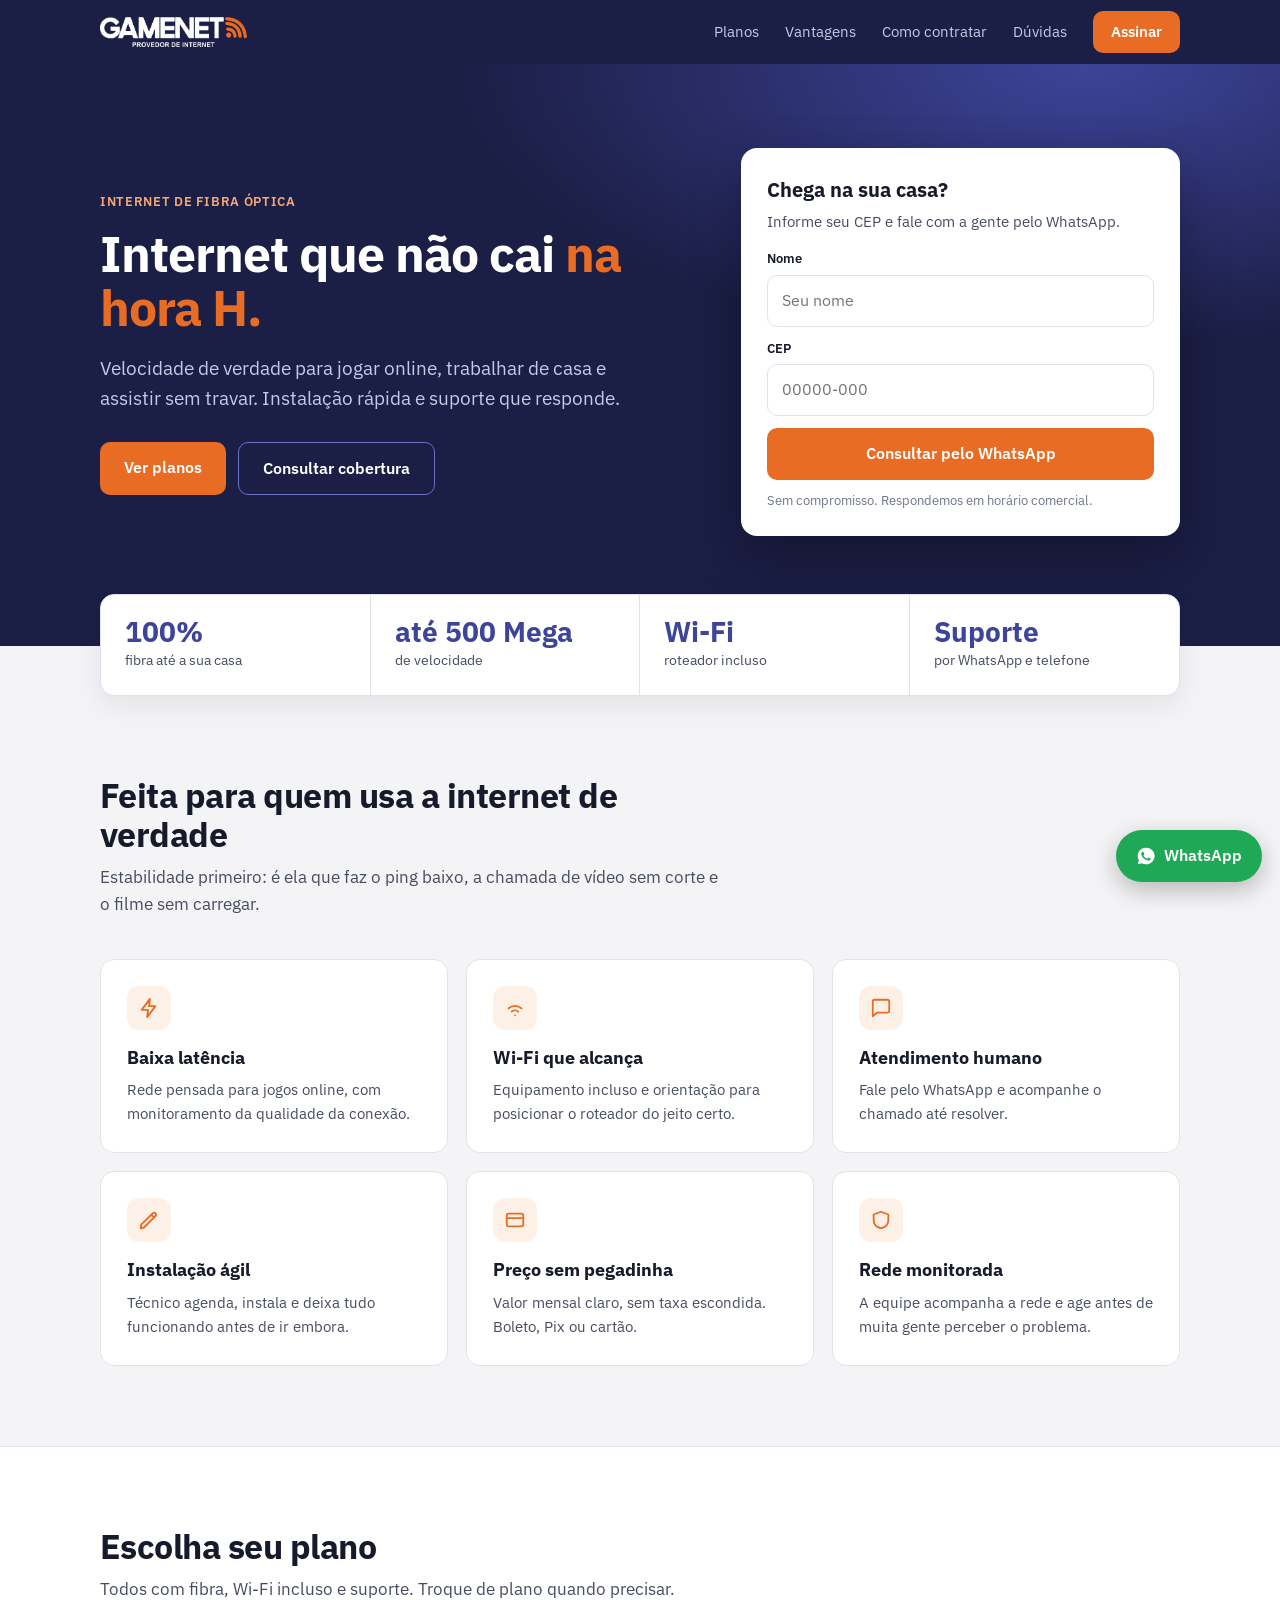
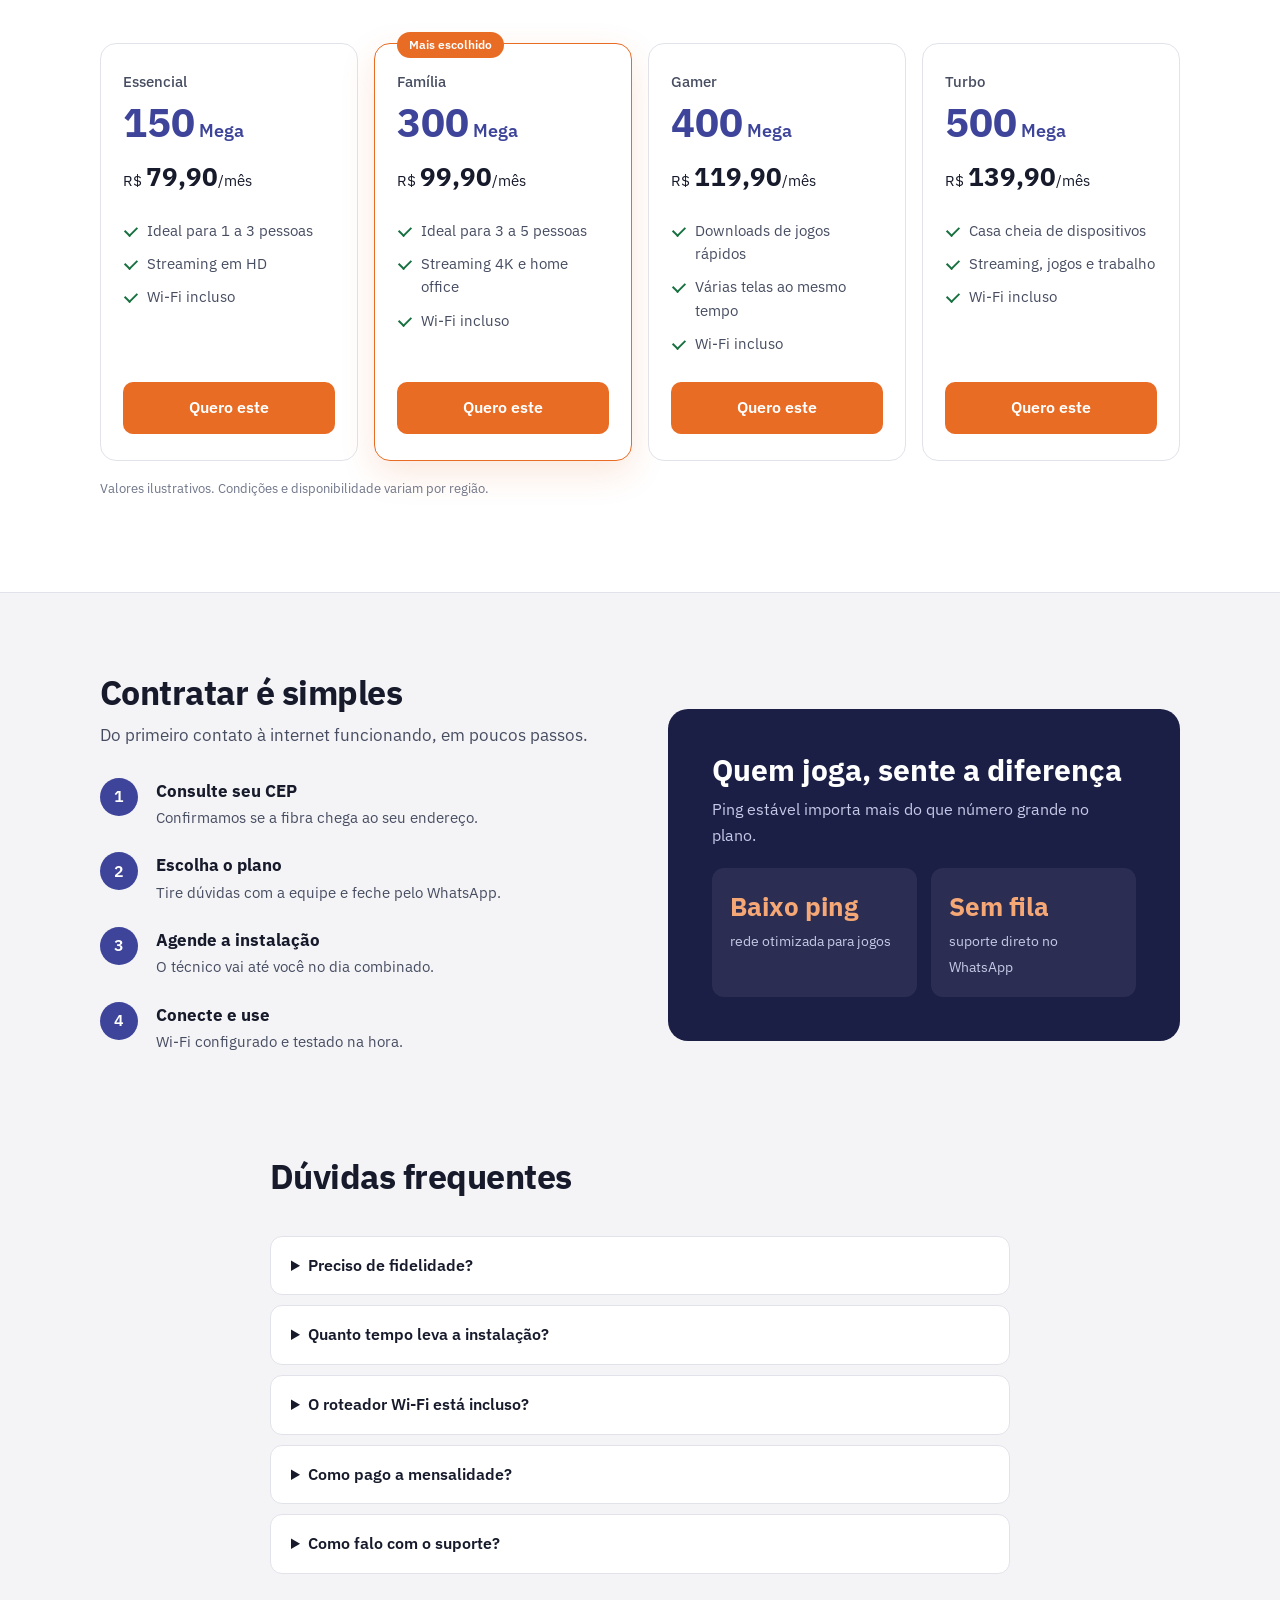
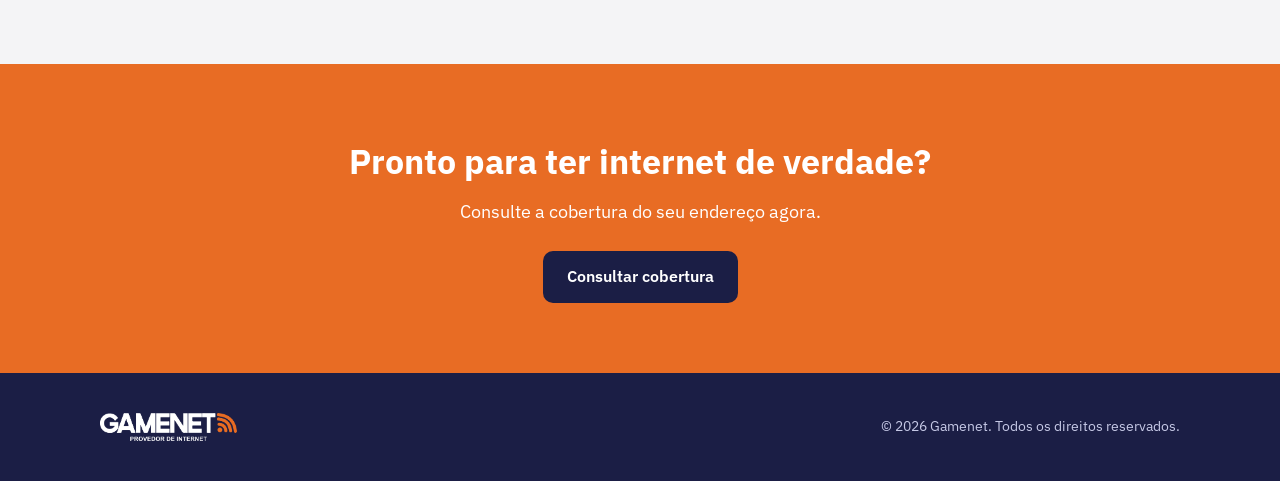
==== landing/index.html @ 0c806ed2 "Adiciona landing page comercial da Gamenet Co-Authored-By: Claude Sonnet 5.5 <noreply@anthropic.com>" ====
<!doctype html>
<html lang="pt-BR">
<head>
<meta charset="utf-8">
<meta name="viewport" content="width=device-width, initial-scale=1">
<meta name="robots" content="noindex, nofollow">
<title>Gamenet · Internet de fibra</title>
<meta name="description" content="Internet de fibra estável para jogar, trabalhar e assistir sem travar. Consulte a cobertura e assine pelo WhatsApp.">
<link rel="icon" href="../assets/icone.png">
<link rel="preconnect" href="https://fonts.googleapis.com">
<link rel="preconnect" href="https://fonts.gstatic.com" crossorigin>
<link rel="stylesheet" href="https://fonts.googleapis.com/css2?family=IBM+Plex+Sans:wght@400;500;600;700&display=swap">
<style>
*{box-sizing:border-box}
html{scroll-behavior:smooth}
body{margin:0;font-family:"IBM Plex Sans",system-ui,-apple-system,"Segoe UI",sans-serif;background:#f4f4f6;color:#161a2b;line-height:1.6;font-size:16px}
:root{--nav:#1b1e45;--marca:#3d4499;--laranja:#e86c24;--laranja2:#c9561a;--linha:#e2e3ea;--tinta2:#474d61;--papel:#fff}
img{max-width:100%}
a{color:inherit}
.in{max-width:1120px;margin:0 auto;padding:0 20px}
header{position:sticky;top:0;z-index:10;background:var(--nav)}
header .in{display:flex;align-items:center;justify-content:space-between;height:64px}
header img{height:30px;display:block}
header nav{display:flex;gap:26px;align-items:center}
header nav a{color:#c6c9e6;text-decoration:none;font-size:15px}
header nav a:hover{color:#fff}
.btn{display:inline-block;background:var(--laranja);color:#fff!important;text-decoration:none;font-weight:600;padding:13px 24px;border-radius:10px;border:0;font:inherit;font-weight:600;cursor:pointer;transition:background .15s}
.btn:hover{background:var(--laranja2)}
.btn.sm{padding:9px 18px;font-size:14.5px}
.btn.ghost{background:transparent;border:1.5px solid #6a70c4;color:#fff!important}
.btn.ghost:hover{background:rgba(255,255,255,.08)}
.hero{background:radial-gradient(900px 400px at 85% 0,#3d4499 0,transparent 70%),var(--nav);color:#fff;padding:84px 0 110px}
.hero .in{display:grid;grid-template-columns:1.15fr .85fr;gap:48px;align-items:center}
.tag{display:inline-block;font-size:13px;letter-spacing:.05em;text-transform:uppercase;color:#f5a776;font-weight:600;margin-bottom:14px}
h1{font-size:50px;line-height:1.08;margin:0 0 18px;letter-spacing:-.02em;font-weight:700}
h1 em{font-style:normal;color:var(--laranja)}
.hero p{color:#c6c9e6;font-size:19px;max-width:520px;margin:0 0 28px}
.cta{display:flex;gap:12px;flex-wrap:wrap}
.cov{background:#fff;color:#161a2b;border-radius:16px;padding:26px;box-shadow:0 20px 50px rgba(0,0,0,.28)}
.cov h2{font-size:20px;margin:0 0 4px}
.cov p{color:var(--tinta2);font-size:14.5px;margin:0 0 16px}
.cov label{font-size:13px;font-weight:600;display:block;margin:0 0 5px}
.cov input{width:100%;font:inherit;padding:12px 14px;border:1.5px solid var(--linha);border-radius:10px;margin-bottom:12px;background:#fff;color:#161a2b}
.cov input:focus{outline:2px solid var(--marca);border-color:transparent}
.cov .btn{width:100%}
.cov small{display:block;margin-top:10px;color:#6f7689;font-size:12.5px}
.nums{margin-top:-52px;position:relative}
.nums .in>div{display:grid;grid-template-columns:repeat(4,1fr);background:var(--papel);border:1px solid var(--linha);border-radius:14px;box-shadow:0 8px 30px rgba(27,30,69,.08);overflow:hidden}
.nums .n{padding:22px 24px;border-right:1px solid var(--linha)}
.nums .n:last-child{border:0}
.nums b{display:block;font-size:28px;color:var(--marca);line-height:1.1}
.nums span{font-size:14px;color:var(--tinta2)}
section{padding:80px 0}
.head{max-width:620px;margin:0 0 40px}
.head h2{font-size:34px;line-height:1.15;margin:0 0 10px;letter-spacing:-.015em}
.head p{color:var(--tinta2);margin:0;font-size:17px}
.grid3{display:grid;grid-template-columns:repeat(3,1fr);gap:18px}
.box{background:var(--papel);border:1px solid var(--linha);border-radius:14px;padding:26px}
.box .ic{width:44px;height:44px;border-radius:12px;background:#fdf0e7;display:grid;place-items:center;margin-bottom:14px}
.box .ic svg{width:22px;height:22px;stroke:var(--laranja);fill:none;stroke-width:2;stroke-linecap:round;stroke-linejoin:round}
.box h3{margin:0 0 6px;font-size:18px}
.box p{margin:0;color:var(--tinta2);font-size:15px}
#planos{background:#fff;border-block:1px solid var(--linha)}
.plans{display:grid;grid-template-columns:repeat(4,1fr);gap:16px}
.plan{border:1.5px solid var(--linha);border-radius:16px;padding:26px 22px;background:#fff;display:flex;flex-direction:column;position:relative}
.plan.top{border-color:var(--laranja);box-shadow:0 12px 34px rgba(232,108,36,.16)}
.plan .badge{position:absolute;top:-12px;left:22px;background:var(--laranja);color:#fff;font-size:12px;font-weight:600;padding:3px 12px;border-radius:99px}
.plan h3{margin:0;font-size:15px;color:var(--tinta2);font-weight:500}
.plan .mb{font-size:40px;font-weight:700;color:var(--marca);line-height:1.1;margin:6px 0 2px}
.plan .mb small{font-size:18px;font-weight:600}
.plan .pr{font-size:15px;margin:10px 0 16px}
.plan .pr b{font-size:26px}
.plan ul{list-style:none;padding:0;margin:0 0 22px;font-size:14.5px;color:var(--tinta2);flex:1}
.plan li{padding:5px 0 5px 24px;position:relative}
.plan li:before{content:"";position:absolute;left:2px;top:12px;width:10px;height:6px;border-left:2px solid #17703f;border-bottom:2px solid #17703f;transform:rotate(-45deg)}
.plan .btn{text-align:center}
.note{font-size:13px;color:#6f7689;margin-top:18px}
.split{display:grid;grid-template-columns:1fr 1fr;gap:56px;align-items:center}
.split ol{list-style:none;counter-reset:s;padding:0;margin:0}
.split li{counter-increment:s;position:relative;padding:0 0 22px 56px}
.split li:before{content:counter(s);position:absolute;left:0;top:0;width:38px;height:38px;border-radius:50%;background:var(--marca);color:#fff;display:grid;place-items:center;font-weight:600}
.split li b{display:block;font-size:17px}
.split li span{color:var(--tinta2);font-size:15px}
.gamer{background:var(--nav);color:#fff;border-radius:20px;padding:44px;display:grid;grid-template-columns:1fr 1fr;gap:30px;align-items:center}
.gamer h2{font-size:30px;margin:0 0 10px;line-height:1.15}
.gamer p{color:#c6c9e6;margin:0 0 20px}
.stat{display:grid;grid-template-columns:1fr 1fr;gap:14px}
.stat div{background:rgba(255,255,255,.07);border-radius:12px;padding:18px}
.stat b{font-size:26px;color:#f5a776;display:block}
.stat span{font-size:13.5px;color:#c6c9e6}
details{background:#fff;border:1px solid var(--linha);border-radius:12px;padding:16px 20px;margin-bottom:10px}
summary{cursor:pointer;font-weight:600}
details p{margin:10px 0 0;color:var(--tinta2);font-size:15px}
.final{background:var(--laranja);color:#fff;text-align:center;padding:70px 0}
.final h2{font-size:34px;margin:0 0 10px}
.final p{margin:0 0 24px;font-size:18px}
.final .btn{background:var(--nav)}
.final .btn:hover{background:#0e1020}
footer{background:var(--nav);color:#c6c9e6;padding:40px 0;font-size:14px}
footer .in{display:flex;justify-content:space-between;gap:20px;flex-wrap:wrap;align-items:center}
footer img{height:28px}
.wa{position:fixed;right:18px;bottom:18px;z-index:20;background:#1fa855;color:#fff;border-radius:99px;padding:13px 20px;font-weight:600;text-decoration:none;box-shadow:0 8px 24px rgba(0,0,0,.25);display:flex;gap:8px;align-items:center}
.wa svg{width:20px;height:20px;fill:#fff}
@media(max-width:900px){
 header nav a:not(.btn){display:none}
 .hero{padding:52px 0 90px}.hero .in,.split,.gamer{grid-template-columns:1fr}
 h1{font-size:36px}
 .nums .in>div{grid-template-columns:1fr 1fr}.nums .n:nth-child(2){border-right:0}.nums .n:nth-child(-n+2){border-bottom:1px solid var(--linha)}
 .grid3,.plans{grid-template-columns:1fr 1fr}
 section{padding:56px 0}.head h2,.final h2{font-size:28px}
}
@media(max-width:560px){.grid3,.plans{grid-template-columns:1fr}.gamer{padding:28px}.wa span{display:none}.wa{padding:14px}}
</style>
</head>
<body>

<!-- TODO antes de publicar: confirmar WhatsApp, cidades, preços e velocidades com a Gamenet (valores abaixo são ilustrativos) -->

<header>
  <div class="in">
    <a href="#"><img src="../assets/logo-branco.png" alt="Gamenet"></a>
    <nav>
      <a href="#planos">Planos</a>
      <a href="#vantagens">Vantagens</a>
      <a href="#como">Como contratar</a>
      <a href="#duvidas">Dúvidas</a>
      <a class="btn sm" href="#cobertura">Assinar</a>
    </nav>
  </div>
</header>

<div class="hero">
  <div class="in">
    <div>
      <span class="tag">Internet de fibra óptica</span>
      <h1>Internet que não cai <em>na hora H.</em></h1>
      <p>Velocidade de verdade para jogar online, trabalhar de casa e assistir sem travar. Instalação rápida e suporte que responde.</p>
      <div class="cta">
        <a class="btn" href="#planos">Ver planos</a>
        <a class="btn ghost" href="#cobertura">Consultar cobertura</a>
      </div>
    </div>
    <form class="cov" id="cobertura">
      <h2>Chega na sua casa?</h2>
      <p>Informe seu CEP e fale com a gente pelo WhatsApp.</p>
      <label for="nome">Nome</label>
      <input id="nome" autocomplete="name" placeholder="Seu nome" required>
      <label for="cep">CEP</label>
      <input id="cep" inputmode="numeric" autocomplete="postal-code" placeholder="00000-000" maxlength="9" required>
      <button class="btn" type="submit">Consultar pelo WhatsApp</button>
      <small>Sem compromisso. Respondemos em horário comercial.</small>
    </form>
  </div>
</div>

<div class="nums">
  <div class="in"><div>
    <div class="n"><b>100%</b><span>fibra até a sua casa</span></div>
    <div class="n"><b>até 500 Mega</b><span>de velocidade</span></div>
    <div class="n"><b>Wi-Fi</b><span>roteador incluso</span></div>
    <div class="n"><b>Suporte</b><span>por WhatsApp e telefone</span></div>
  </div></div>
</div>

<section id="vantagens">
  <div class="in">
    <div class="head"><h2>Feita para quem usa a internet de verdade</h2><p>Estabilidade primeiro: é ela que faz o ping baixo, a chamada de vídeo sem corte e o filme sem carregar.</p></div>
    <div class="grid3">
      <div class="box"><div class="ic"><svg viewBox="0 0 24 24"><path d="M13 2 4 14h7l-1 8 9-12h-7z"/></svg></div><h3>Baixa latência</h3><p>Rede pensada para jogos online, com monitoramento da qualidade da conexão.</p></div>
      <div class="box"><div class="ic"><svg viewBox="0 0 24 24"><path d="M5 12.5a10 10 0 0 1 14 0M8.5 16a5 5 0 0 1 7 0M12 20h.01"/></svg></div><h3>Wi-Fi que alcança</h3><p>Equipamento incluso e orientação para posicionar o roteador do jeito certo.</p></div>
      <div class="box"><div class="ic"><svg viewBox="0 0 24 24"><path d="M21 15a2 2 0 0 1-2 2H8l-5 4V5a2 2 0 0 1 2-2h14a2 2 0 0 1 2 2z"/></svg></div><h3>Atendimento humano</h3><p>Fale pelo WhatsApp e acompanhe o chamado até resolver.</p></div>
      <div class="box"><div class="ic"><svg viewBox="0 0 24 24"><path d="m14.7 6.3 3 3M3 21l3.5-.8L19 7.7a2.1 2.1 0 0 0-3-3L3.5 17z"/></svg></div><h3>Instalação ágil</h3><p>Técnico agenda, instala e deixa tudo funcionando antes de ir embora.</p></div>
      <div class="box"><div class="ic"><svg viewBox="0 0 24 24"><rect x="3" y="5" width="18" height="14" rx="2"/><path d="M3 10h18"/></svg></div><h3>Preço sem pegadinha</h3><p>Valor mensal claro, sem taxa escondida. Boleto, Pix ou cartão.</p></div>
      <div class="box"><div class="ic"><svg viewBox="0 0 24 24"><path d="M12 3 4 6v6c0 5 3.5 8 8 9 4.500-1 8-4 8-9V6z"/></svg></div><h3>Rede monitorada</h3><p>A equipe acompanha a rede e age antes de muita gente perceber o problema.</p></div>
    </div>
  </div>
</section>

<section id="planos">
  <div class="in">
    <div class="head"><h2>Escolha seu plano</h2><p>Todos com fibra, Wi-Fi incluso e suporte. Troque de plano quando precisar.</p></div>
    <div class="plans">
      <div class="plan"><h3>Essencial</h3><div class="mb">150<small> Mega</small></div><div class="pr">R$ <b>79,90</b>/mês</div>
        <ul><li>Ideal para 1 a 3 pessoas</li><li>Streaming em HD</li><li>Wi-Fi incluso</li></ul><a class="btn" href="#cobertura" data-plano="150 Mega">Quero este</a></div>
      <div class="plan top"><span class="badge">Mais escolhido</span><h3>Família</h3><div class="mb">300<small> Mega</small></div><div class="pr">R$ <b>99,90</b>/mês</div>
        <ul><li>Ideal para 3 a 5 pessoas</li><li>Streaming 4K e home office</li><li>Wi-Fi incluso</li></ul><a class="btn" href="#cobertura" data-plano="300 Mega">Quero este</a></div>
      <div class="plan"><h3>Gamer</h3><div class="mb">400<small> Mega</small></div><div class="pr">R$ <b>119,90</b>/mês</div>
        <ul><li>Downloads de jogos rápidos</li><li>Várias telas ao mesmo tempo</li><li>Wi-Fi incluso</li></ul><a class="btn" href="#cobertura" data-plano="400 Mega">Quero este</a></div>
      <div class="plan"><h3>Turbo</h3><div class="mb">500<small> Mega</small></div><div class="pr">R$ <b>139,90</b>/mês</div>
        <ul><li>Casa cheia de dispositivos</li><li>Streaming, jogos e trabalho</li><li>Wi-Fi incluso</li></ul><a class="btn" href="#cobertura" data-plano="500 Mega">Quero este</a></div>
    </div>
    <p class="note">Valores ilustrativos. Condições e disponibilidade variam por região.</p>
  </div>
</section>

<section id="como">
  <div class="in split">
    <div>
      <div class="head" style="margin:0 0 28px"><h2>Contratar é simples</h2><p>Do primeiro contato à internet funcionando, em poucos passos.</p></div>
      <ol>
        <li><b>Consulte seu CEP</b><span>Confirmamos se a fibra chega ao seu endereço.</span></li>
        <li><b>Escolha o plano</b><span>Tire dúvidas com a equipe e feche pelo WhatsApp.</span></li>
        <li><b>Agende a instalação</b><span>O técnico vai até você no dia combinado.</span></li>
        <li><b>Conecte e use</b><span>Wi-Fi configurado e testado na hora.</span></li>
      </ol>
    </div>
    <div class="gamer">
      <div style="grid-column:1/-1">
        <h2>Quem joga, sente a diferença</h2>
        <p>Ping estável importa mais do que número grande no plano.</p>
        <div class="stat">
          <div><b>Baixo ping</b><span>rede otimizada para jogos</span></div>
          <div><b>Sem fila</b><span>suporte direto no WhatsApp</span></div>
        </div>
      </div>
    </div>
  </div>
</section>

<section id="duvidas" style="padding-top:0">
  <div class="in" style="max-width:780px">
    <div class="head"><h2>Dúvidas frequentes</h2></div>
    <details><summary>Preciso de fidelidade?</summary><p>Confirme as condições do plano com o atendimento no momento da contratação.</p></details>
    <details><summary>Quanto tempo leva a instalação?</summary><p>O prazo depende da agenda técnica da sua região. O atendimento informa a data ao fechar o plano.</p></details>
    <details><summary>O roteador Wi-Fi está incluso?</summary><p>Sim, o equipamento Wi-Fi acompanha o plano.</p></details>
    <details><summary>Como pago a mensalidade?</summary><p>Boleto, Pix ou cartão. Você recebe o aviso antes do vencimento.</p></details>
    <details><summary>Como falo com o suporte?</summary><p>Pelo WhatsApp ou telefone, com acompanhamento do chamado até a solução.</p></details>
  </div>
</section>

<div class="final">
  <div class="in">
    <h2>Pronto para ter internet de verdade?</h2>
    <p>Consulte a cobertura do seu endereço agora.</p>
    <a class="btn" href="#cobertura">Consultar cobertura</a>
  </div>
</div>

<footer>
  <div class="in">
    <img src="../assets/logo-branco.png" alt="Gamenet">
    <span>© <span id="ano"></span> Gamenet. Todos os direitos reservados.</span>
  </div>
</footer>

<a class="wa" id="wa" href="#cobertura" aria-label="Falar no WhatsApp">
  <svg viewBox="0 0 24 24"><path d="M12 2a10 10 0 0 0-8.6 15L2 22l5.2-1.4A10 10 0 1 0 12 2m5.2 14.200c-.2.600-1.300 1.200-1.800 1.200-.5.100-1 .2-3.300-.7-2.800-1.100-4.600-4-4.700-4.200-.1-.2-1.100-1.500-1.100-2.800s.7-2 1-2.300c.2-.3.500-.3.700-.3h.5c.2 0 .4 0 .6.500l.8 2c.1.200.1.400 0 .5l-.4.600-.4.400c-.1.200-.3.300-.1.600.2.300.8 1.300 1.700 2.100 1.200 1 2.100 1.300 2.400 1.500.3.100.5.100.6-.1l.9-1.100c.2-.3.400-.2.600-.1l1.900.9c.3.100.5.200.5.300.1.200.1.800-.1 1.400"/></svg>
  <span>WhatsApp</span>
</a>

<script>
// TODO: trocar pelo número oficial da Gamenet (DDI+DDD+número, só dígitos)
var WHATS = "5500000000000";
var plano = "";
function link(msg){ return "https://wa.me/" + WHATS + "?text=" + encodeURIComponent(msg); }
document.getElementById("ano").textContent = new Date().getFullYear();
document.getElementById("wa").href = link("Olá! Quero saber mais sobre a internet da Gamenet.");
document.querySelectorAll("[data-plano]").forEach(function(a){
  a.addEventListener("click", function(){ plano = a.dataset.plano; });
});
var cep = document.getElementById("cep");
cep.addEventListener("input", function(){
  var d = cep.value.replace(/\D/g, "").slice(0, 8);
  cep.value = d.length > 5 ? d.slice(0, 5) + "-" + d.slice(5) : d;
});
document.getElementById("cobertura").addEventListener("submit", function(e){
  e.preventDefault();
  var nome = document.getElementById("nome").value.trim();
  if (cep.value.replace(/\D/g, "").length !== 8) { cep.focus(); return; }
  var msg = "Olá! Sou " + nome + ". Quero consultar a cobertura para o CEP " + cep.value +
    (plano ? " e contratar o plano de " + plano : "") + ".";
  window.open(link(msg), "_blank", "noopener");
});
</script>
</body>
</html>
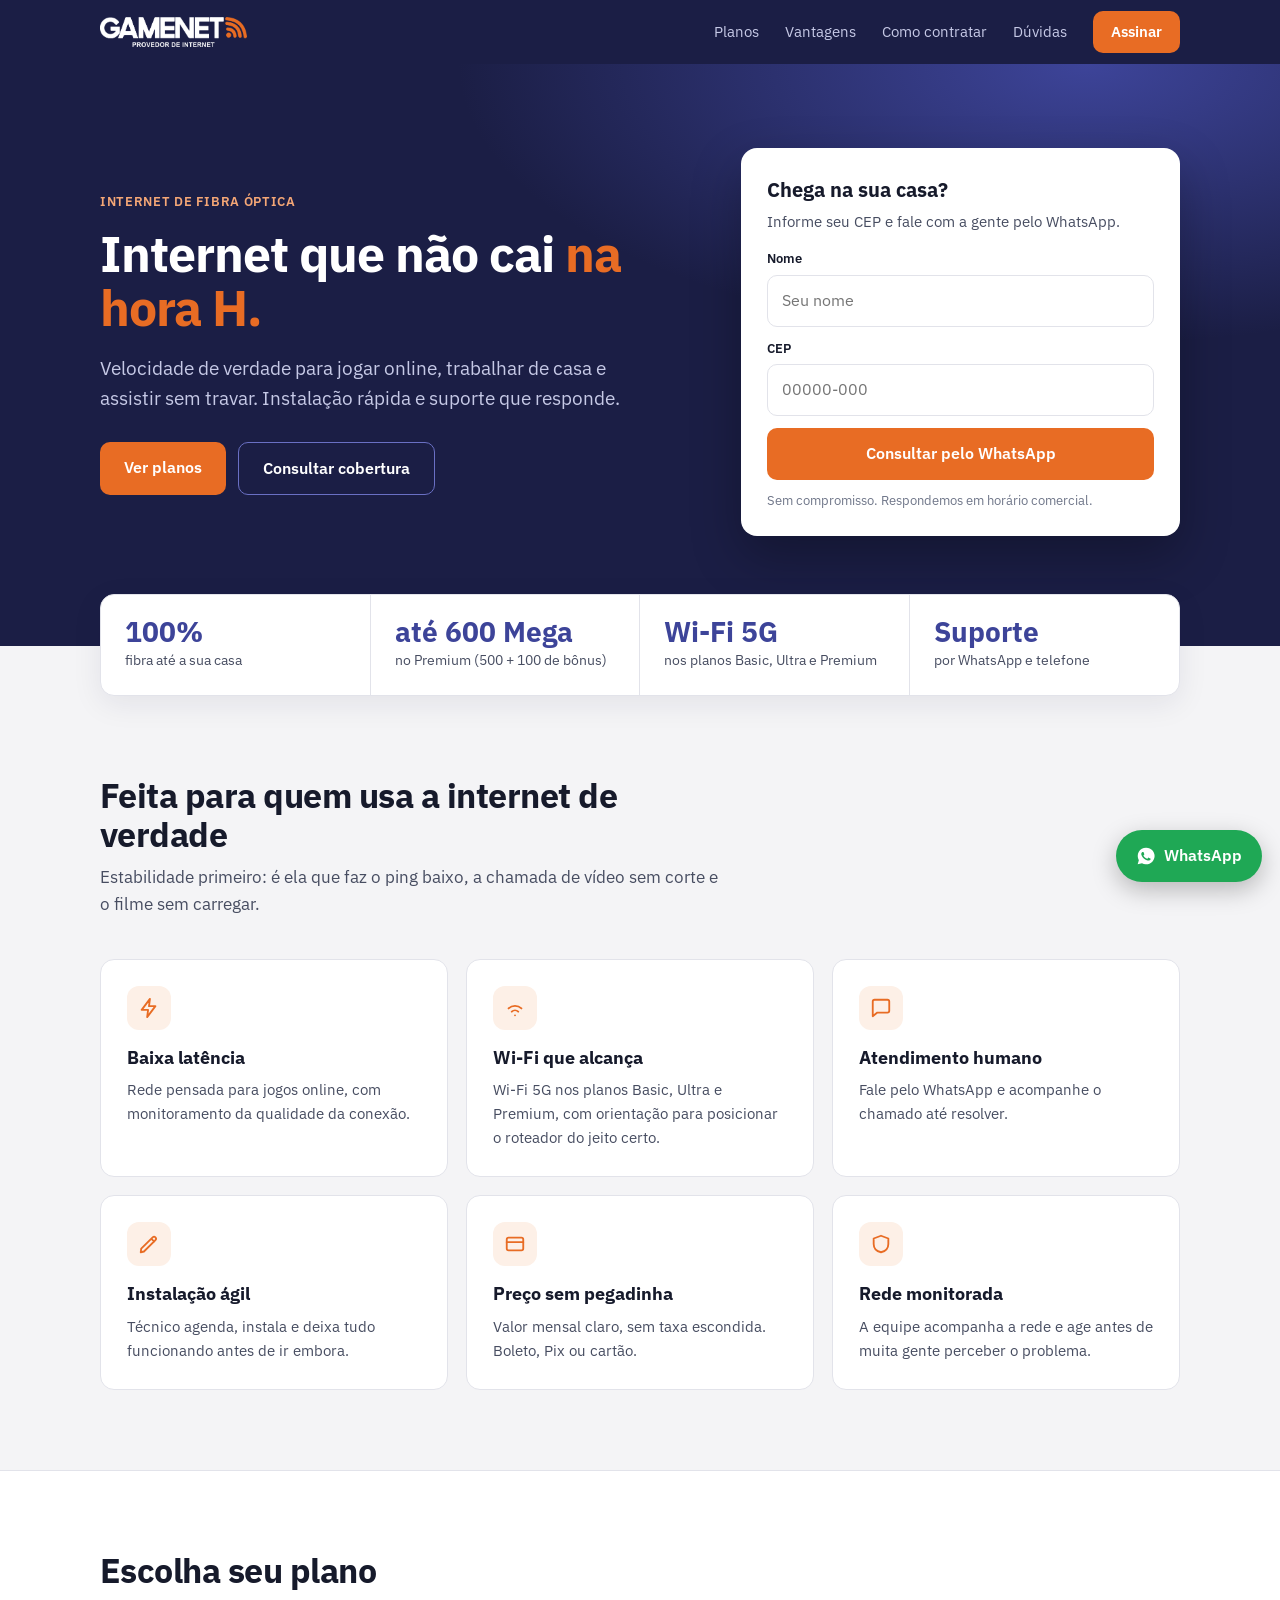
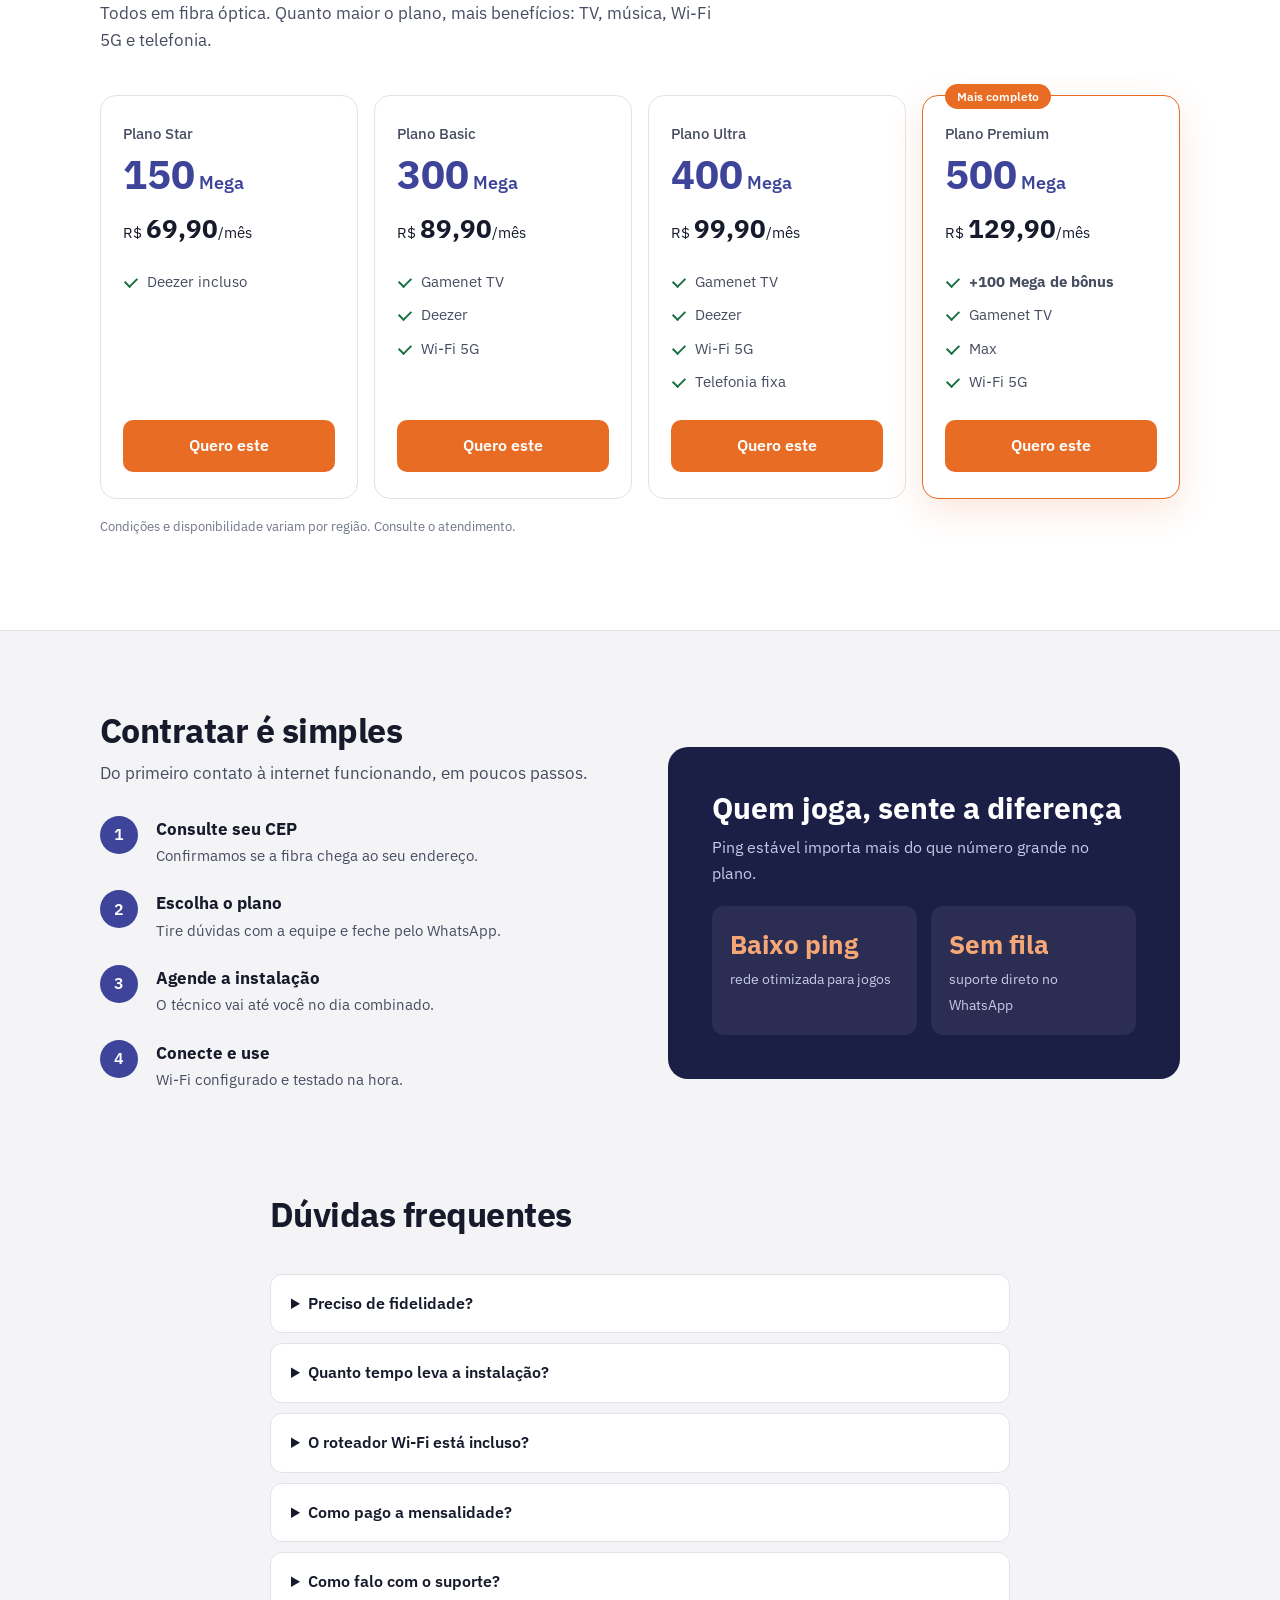
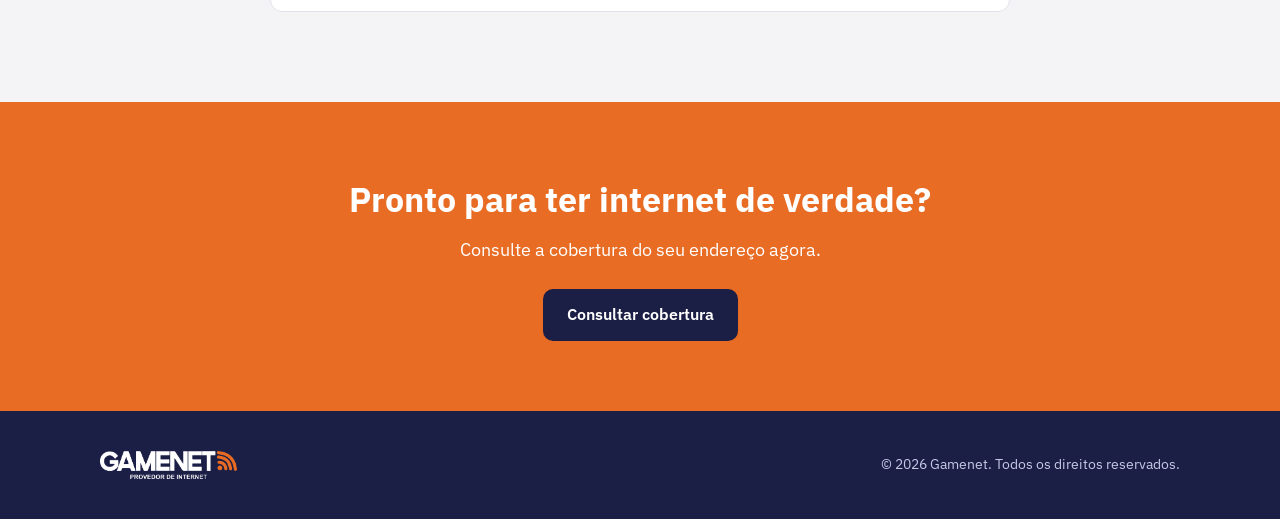
==== commit c21f6043: "Landing: planos e preços reais da Gamenet Co-Authored-By: Claude Sonnet 5.5 <noreply@anthropic.com> " ====
--- a/landing/index.html
+++ b/landing/index.html
@@ -114,7 +114,7 @@
 </head>
 <body>
 
-<!-- TODO antes de publicar: confirmar WhatsApp, cidades, preços e velocidades com a Gamenet (valores abaixo são ilustrativos) -->
+<!-- TODO antes de publicar: confirmar WhatsApp e cidades atendidas. Planos e preços vieram do site oficial -->
 
 <header>
   <div class="in">
@@ -156,8 +156,8 @@
 <div class="nums">
   <div class="in"><div>
     <div class="n"><b>100%</b><span>fibra até a sua casa</span></div>
-    <div class="n"><b>até 500 Mega</b><span>de velocidade</span></div>
-    <div class="n"><b>Wi-Fi</b><span>roteador incluso</span></div>
+    <div class="n"><b>até 600 Mega</b><span>no Premium (500 + 100 de bônus)</span></div>
+    <div class="n"><b>Wi-Fi 5G</b><span>nos planos Basic, Ultra e Premium</span></div>
     <div class="n"><b>Suporte</b><span>por WhatsApp e telefone</span></div>
   </div></div>
 </div>
@@ -167,7 +167,7 @@
     <div class="head"><h2>Feita para quem usa a internet de verdade</h2><p>Estabilidade primeiro: é ela que faz o ping baixo, a chamada de vídeo sem corte e o filme sem carregar.</p></div>
     <div class="grid3">
       <div class="box"><div class="ic"><svg viewBox="0 0 24 24"><path d="M13 2 4 14h7l-1 8 9-12h-7z"/></svg></div><h3>Baixa latência</h3><p>Rede pensada para jogos online, com monitoramento da qualidade da conexão.</p></div>
-      <div class="box"><div class="ic"><svg viewBox="0 0 24 24"><path d="M5 12.5a10 10 0 0 1 14 0M8.5 16a5 5 0 0 1 7 0M12 20h.01"/></svg></div><h3>Wi-Fi que alcança</h3><p>Equipamento incluso e orientação para posicionar o roteador do jeito certo.</p></div>
+      <div class="box"><div class="ic"><svg viewBox="0 0 24 24"><path d="M5 12.5a10 10 0 0 1 14 0M8.5 16a5 5 0 0 1 7 0M12 20h.01"/></svg></div><h3>Wi-Fi que alcança</h3><p>Wi-Fi 5G nos planos Basic, Ultra e Premium, com orientação para posicionar o roteador do jeito certo.</p></div>
       <div class="box"><div class="ic"><svg viewBox="0 0 24 24"><path d="M21 15a2 2 0 0 1-2 2H8l-5 4V5a2 2 0 0 1 2-2h14a2 2 0 0 1 2 2z"/></svg></div><h3>Atendimento humano</h3><p>Fale pelo WhatsApp e acompanhe o chamado até resolver.</p></div>
       <div class="box"><div class="ic"><svg viewBox="0 0 24 24"><path d="m14.7 6.3 3 3M3 21l3.5-.8L19 7.7a2.1 2.1 0 0 0-3-3L3.5 17z"/></svg></div><h3>Instalação ágil</h3><p>Técnico agenda, instala e deixa tudo funcionando antes de ir embora.</p></div>
       <div class="box"><div class="ic"><svg viewBox="0 0 24 24"><rect x="3" y="5" width="18" height="14" rx="2"/><path d="M3 10h18"/></svg></div><h3>Preço sem pegadinha</h3><p>Valor mensal claro, sem taxa escondida. Boleto, Pix ou cartão.</p></div>
@@ -178,18 +178,9 @@
 
 <section id="planos">
   <div class="in">
-    <div class="head"><h2>Escolha seu plano</h2><p>Todos com fibra, Wi-Fi incluso e suporte. Troque de plano quando precisar.</p></div>
-    <div class="plans">
-      <div class="plan"><h3>Essencial</h3><div class="mb">150<small> Mega</small></div><div class="pr">R$ <b>79,90</b>/mês</div>
-        <ul><li>Ideal para 1 a 3 pessoas</li><li>Streaming em HD</li><li>Wi-Fi incluso</li></ul><a class="btn" href="#cobertura" data-plano="150 Mega">Quero este</a></div>
-      <div class="plan top"><span class="badge">Mais escolhido</span><h3>Família</h3><div class="mb">300<small> Mega</small></div><div class="pr">R$ <b>99,90</b>/mês</div>
-        <ul><li>Ideal para 3 a 5 pessoas</li><li>Streaming 4K e home office</li><li>Wi-Fi incluso</li></ul><a class="btn" href="#cobertura" data-plano="300 Mega">Quero este</a></div>
-      <div class="plan"><h3>Gamer</h3><div class="mb">400<small> Mega</small></div><div class="pr">R$ <b>119,90</b>/mês</div>
-        <ul><li>Downloads de jogos rápidos</li><li>Várias telas ao mesmo tempo</li><li>Wi-Fi incluso</li></ul><a class="btn" href="#cobertura" data-plano="400 Mega">Quero este</a></div>
-      <div class="plan"><h3>Turbo</h3><div class="mb">500<small> Mega</small></div><div class="pr">R$ <b>139,90</b>/mês</div>
-        <ul><li>Casa cheia de dispositivos</li><li>Streaming, jogos e trabalho</li><li>Wi-Fi incluso</li></ul><a class="btn" href="#cobertura" data-plano="500 Mega">Quero este</a></div>
-    </div>
-    <p class="note">Valores ilustrativos. Condições e disponibilidade variam por região.</p>
+    <div class="head"><h2>Escolha seu plano</h2><p>Todos em fibra óptica. Quanto maior o plano, mais benefícios: TV, música, Wi-Fi 5G e telefonia.</p></div>
+    <div class="plans"><div class="plan"><h3>Plano Star</h3><div class="mb">150<small> Mega</small></div><div class="pr">R$ <b>69,90</b>/mês</div><ul><li>Deezer incluso</li></ul><a class="btn" href="#cobertura" data-plano="Star 150 Mega">Quero este</a></div><div class="plan"><h3>Plano Basic</h3><div class="mb">300<small> Mega</small></div><div class="pr">R$ <b>89,90</b>/mês</div><ul><li>Gamenet TV</li><li>Deezer</li><li>Wi-Fi 5G</li></ul><a class="btn" href="#cobertura" data-plano="Basic 300 Mega">Quero este</a></div><div class="plan"><h3>Plano Ultra</h3><div class="mb">400<small> Mega</small></div><div class="pr">R$ <b>99,90</b>/mês</div><ul><li>Gamenet TV</li><li>Deezer</li><li>Wi-Fi 5G</li><li>Telefonia fixa</li></ul><a class="btn" href="#cobertura" data-plano="Ultra 400 Mega">Quero este</a></div><div class="plan top"><span class="badge">Mais completo</span><h3>Plano Premium</h3><div class="mb">500<small> Mega</small></div><div class="pr">R$ <b>129,90</b>/mês</div><ul><li><b>+100 Mega de bônus</b></li><li>Gamenet TV</li><li>Max</li><li>Wi-Fi 5G</li></ul><a class="btn" href="#cobertura" data-plano="Premium 500 Mega + 100 de bônus">Quero este</a></div></div>
+    <p class="note">Condições e disponibilidade variam por região. Consulte o atendimento.</p>
   </div>
 </section>
 
@@ -222,7 +213,7 @@
     <div class="head"><h2>Dúvidas frequentes</h2></div>
     <details><summary>Preciso de fidelidade?</summary><p>Confirme as condições do plano com o atendimento no momento da contratação.</p></details>
     <details><summary>Quanto tempo leva a instalação?</summary><p>O prazo depende da agenda técnica da sua região. O atendimento informa a data ao fechar o plano.</p></details>
-    <details><summary>O roteador Wi-Fi está incluso?</summary><p>Sim, o equipamento Wi-Fi acompanha o plano.</p></details>
+    <details><summary>O roteador Wi-Fi está incluso?</summary><p>Wi-Fi 5G acompanha os planos Basic, Ultra e Premium. Confirme o equipamento do plano Star com o atendimento.</p></details>
     <details><summary>Como pago a mensalidade?</summary><p>Boleto, Pix ou cartão. Você recebe o aviso antes do vencimento.</p></details>
     <details><summary>Como falo com o suporte?</summary><p>Pelo WhatsApp ou telefone, com acompanhamento do chamado até a solução.</p></details>
   </div>
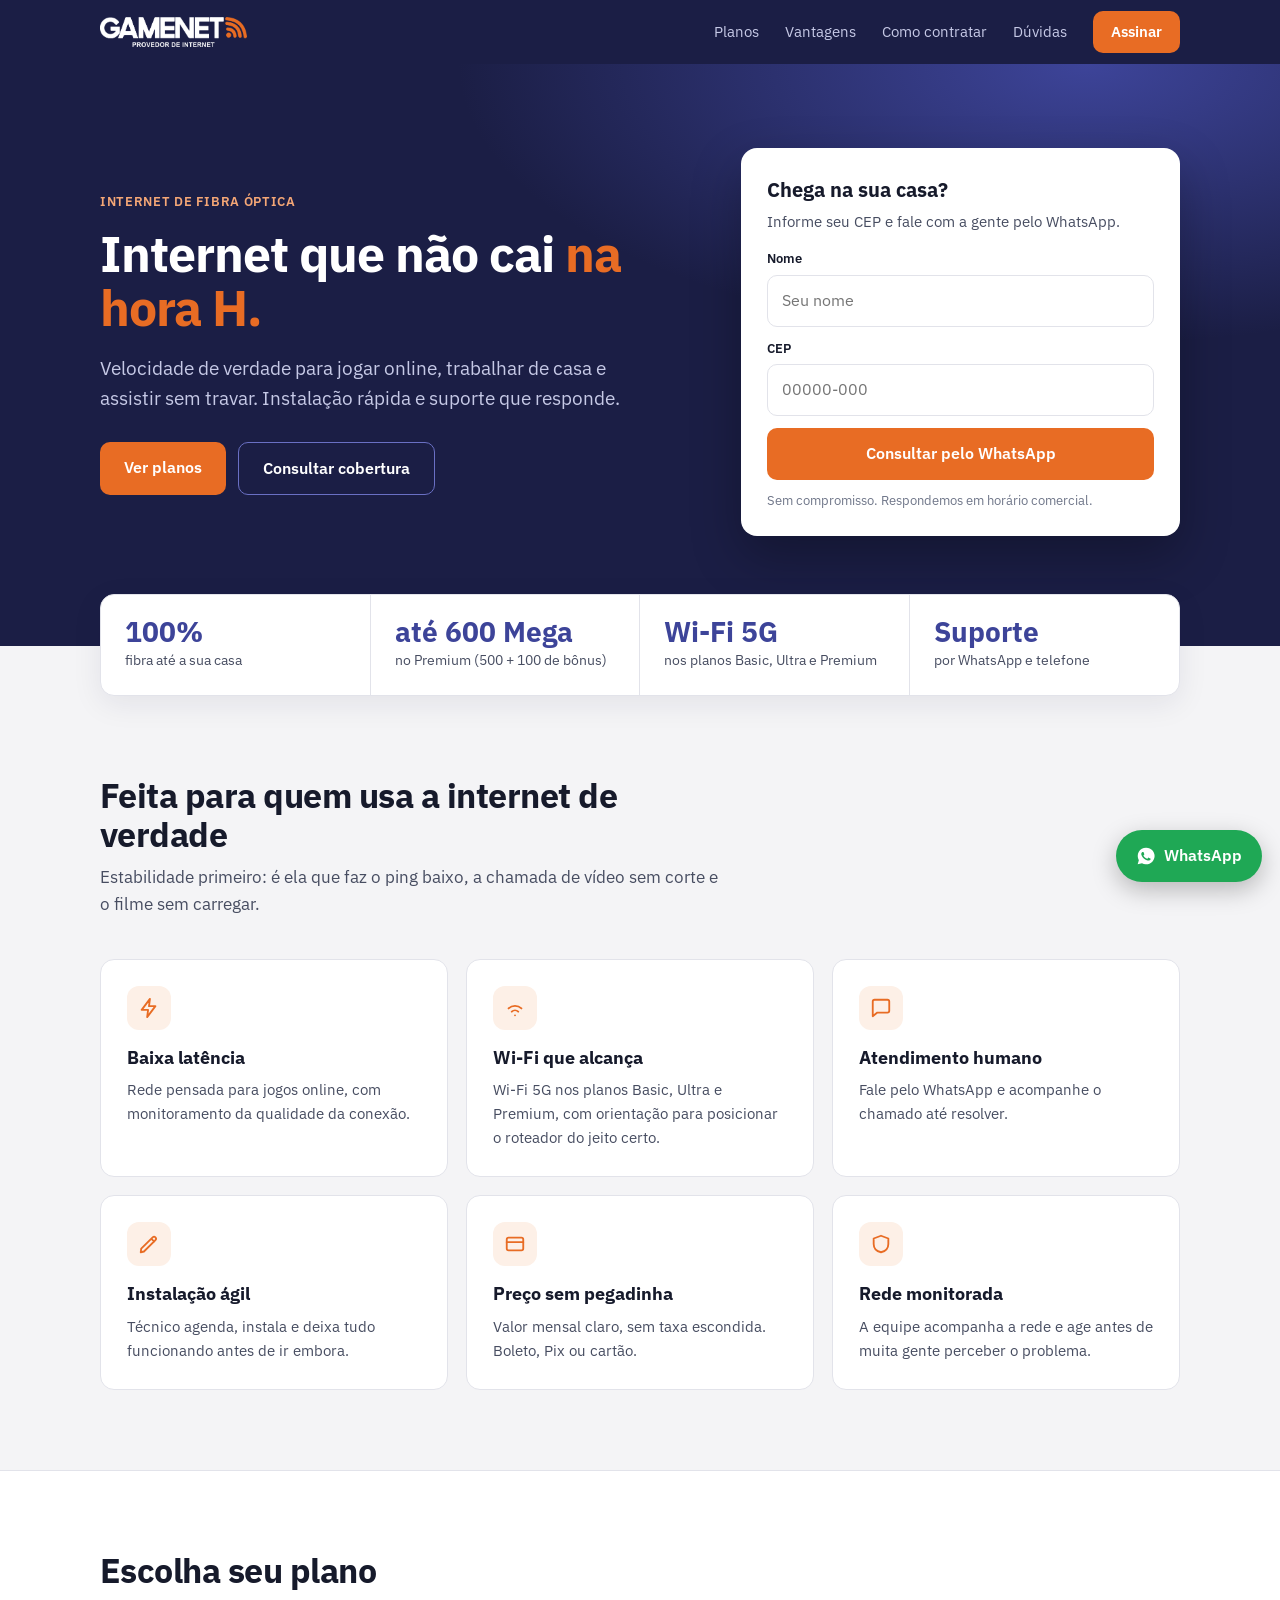
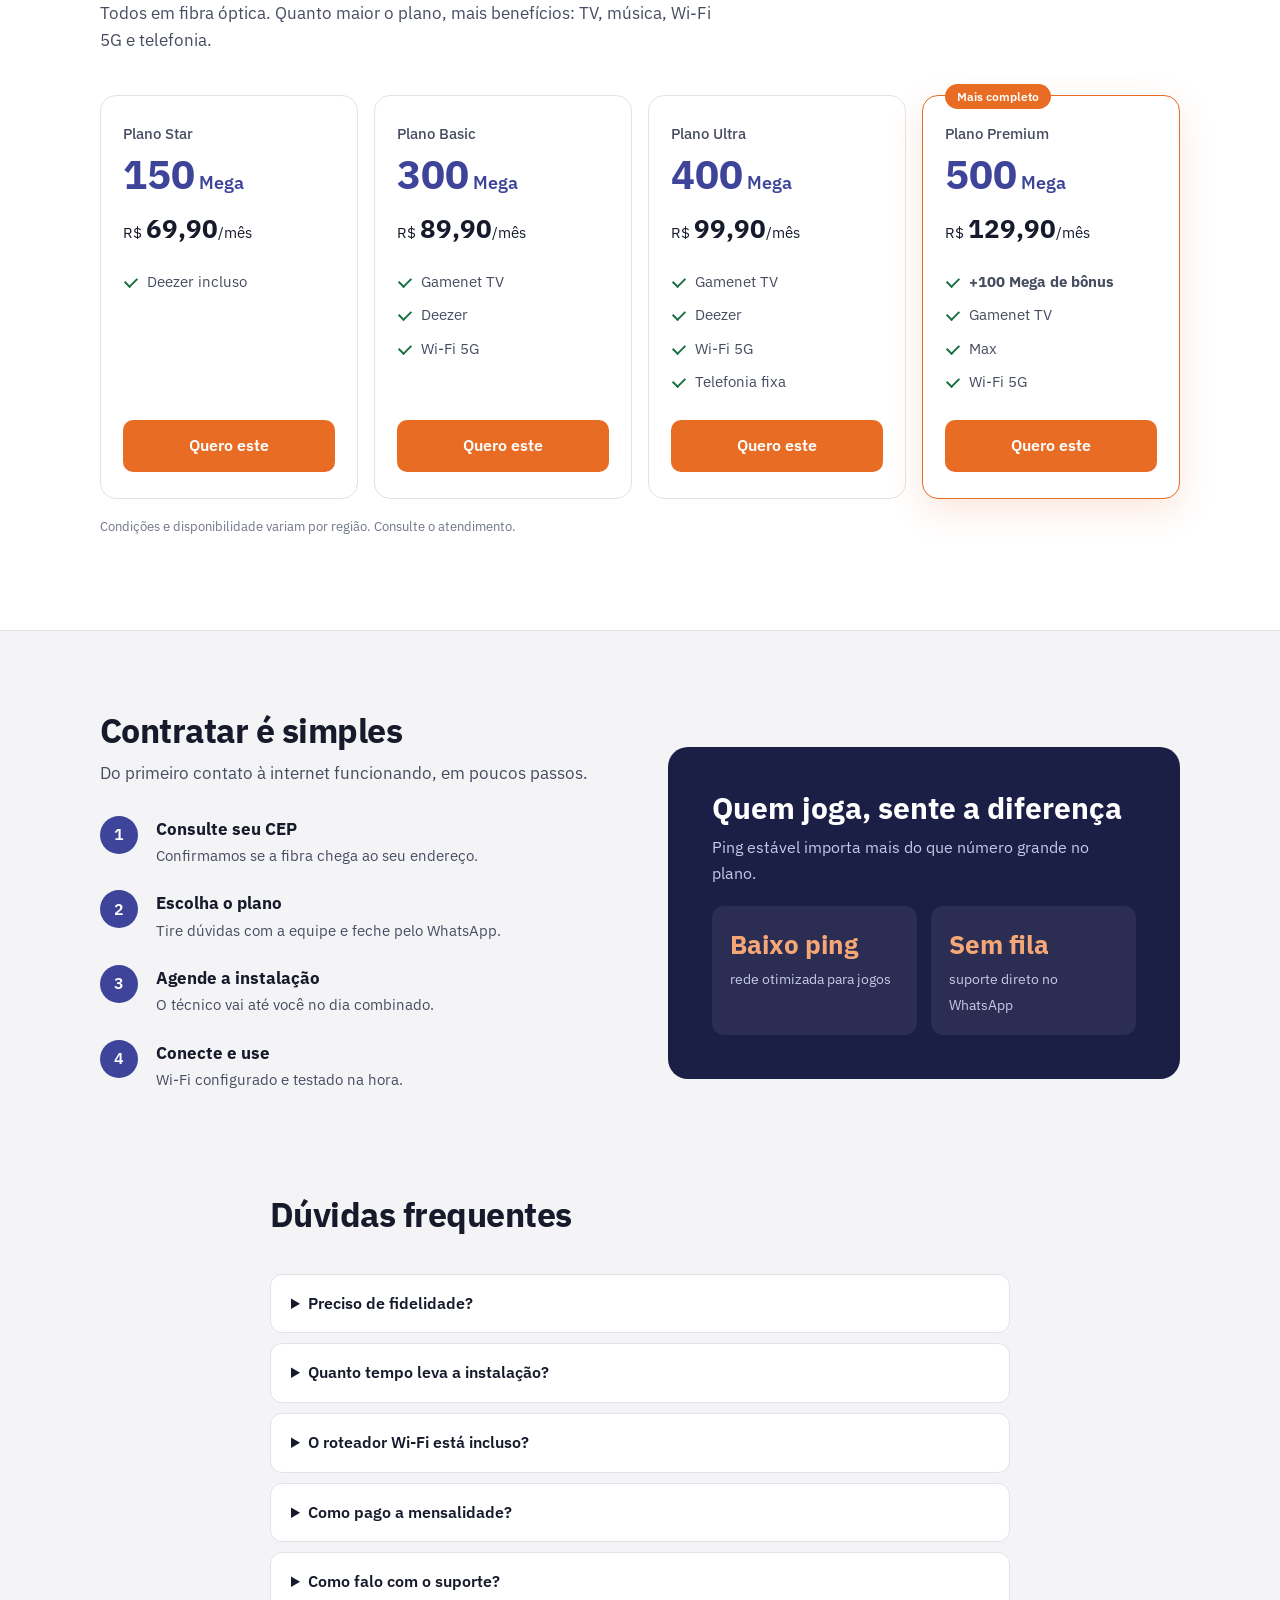
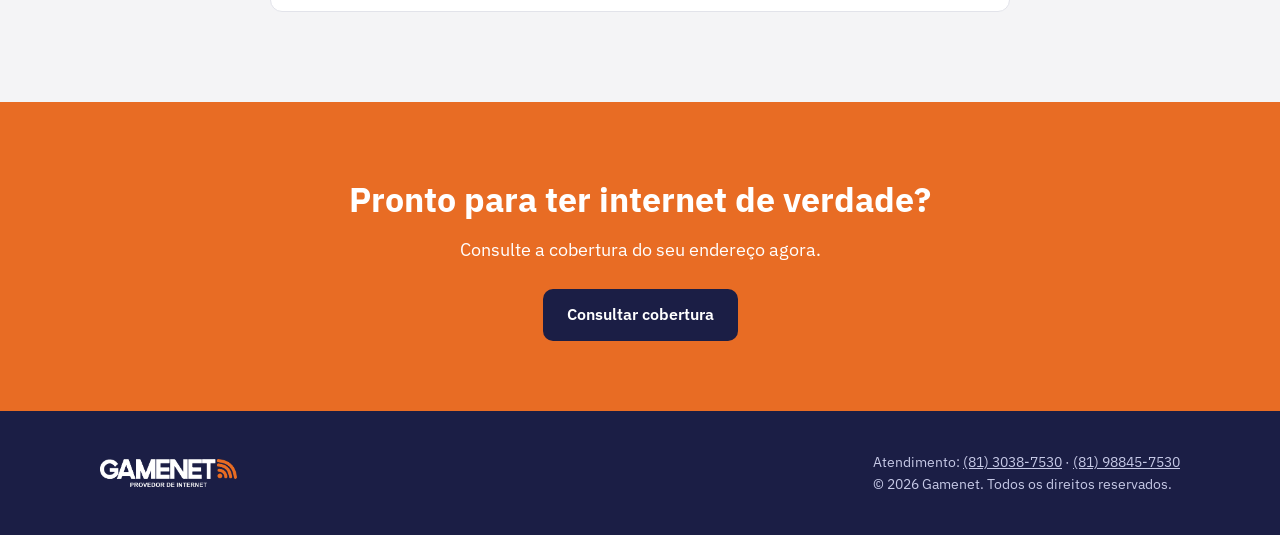
==== commit f33f11f1: "Landing: telefones de atendimento e WhatsApp Co-Authored-By: Claude Sonnet 5.5 <noreply@anthropic.co" ====
--- a/landing/index.html
+++ b/landing/index.html
@@ -114,7 +114,7 @@
 </head>
 <body>
 
-<!-- TODO antes de publicar: confirmar WhatsApp e cidades atendidas. Planos e preços vieram do site oficial -->
+<!-- TODO antes de publicar: confirmar cidades atendidas e se o (81) 98845-7530 é o WhatsApp. Planos e preços vieram do site oficial -->
 
 <header>
   <div class="in">
@@ -215,7 +215,7 @@
     <details><summary>Quanto tempo leva a instalação?</summary><p>O prazo depende da agenda técnica da sua região. O atendimento informa a data ao fechar o plano.</p></details>
     <details><summary>O roteador Wi-Fi está incluso?</summary><p>Wi-Fi 5G acompanha os planos Basic, Ultra e Premium. Confirme o equipamento do plano Star com o atendimento.</p></details>
     <details><summary>Como pago a mensalidade?</summary><p>Boleto, Pix ou cartão. Você recebe o aviso antes do vencimento.</p></details>
-    <details><summary>Como falo com o suporte?</summary><p>Pelo WhatsApp ou telefone, com acompanhamento do chamado até a solução.</p></details>
+    <details><summary>Como falo com o suporte?</summary><p>Pelo WhatsApp ou telefone: (81) 3038-7530 / (81) 98845-7530. Acompanhamos o chamado até a solução.</p></details>
   </div>
 </section>
 
@@ -230,7 +230,7 @@
 <footer>
   <div class="in">
     <img src="../assets/logo-branco.png" alt="Gamenet">
-    <span>© <span id="ano"></span> Gamenet. Todos os direitos reservados.</span>
+    <span>Atendimento: <a href="tel:+558130387530">(81) 3038-7530</a> · <a href="tel:+5581988457530">(81) 98845-7530</a><br>© <span id="ano"></span> Gamenet. Todos os direitos reservados.</span>
   </div>
 </footer>
 
@@ -240,8 +240,7 @@
 </a>
 
 <script>
-// TODO: trocar pelo número oficial da Gamenet (DDI+DDD+número, só dígitos)
-var WHATS = "5500000000000";
+var WHATS = "5581988457530";
 var plano = "";
 function link(msg){ return "https://wa.me/" + WHATS + "?text=" + encodeURIComponent(msg); }
 document.getElementById("ano").textContent = new Date().getFullYear();
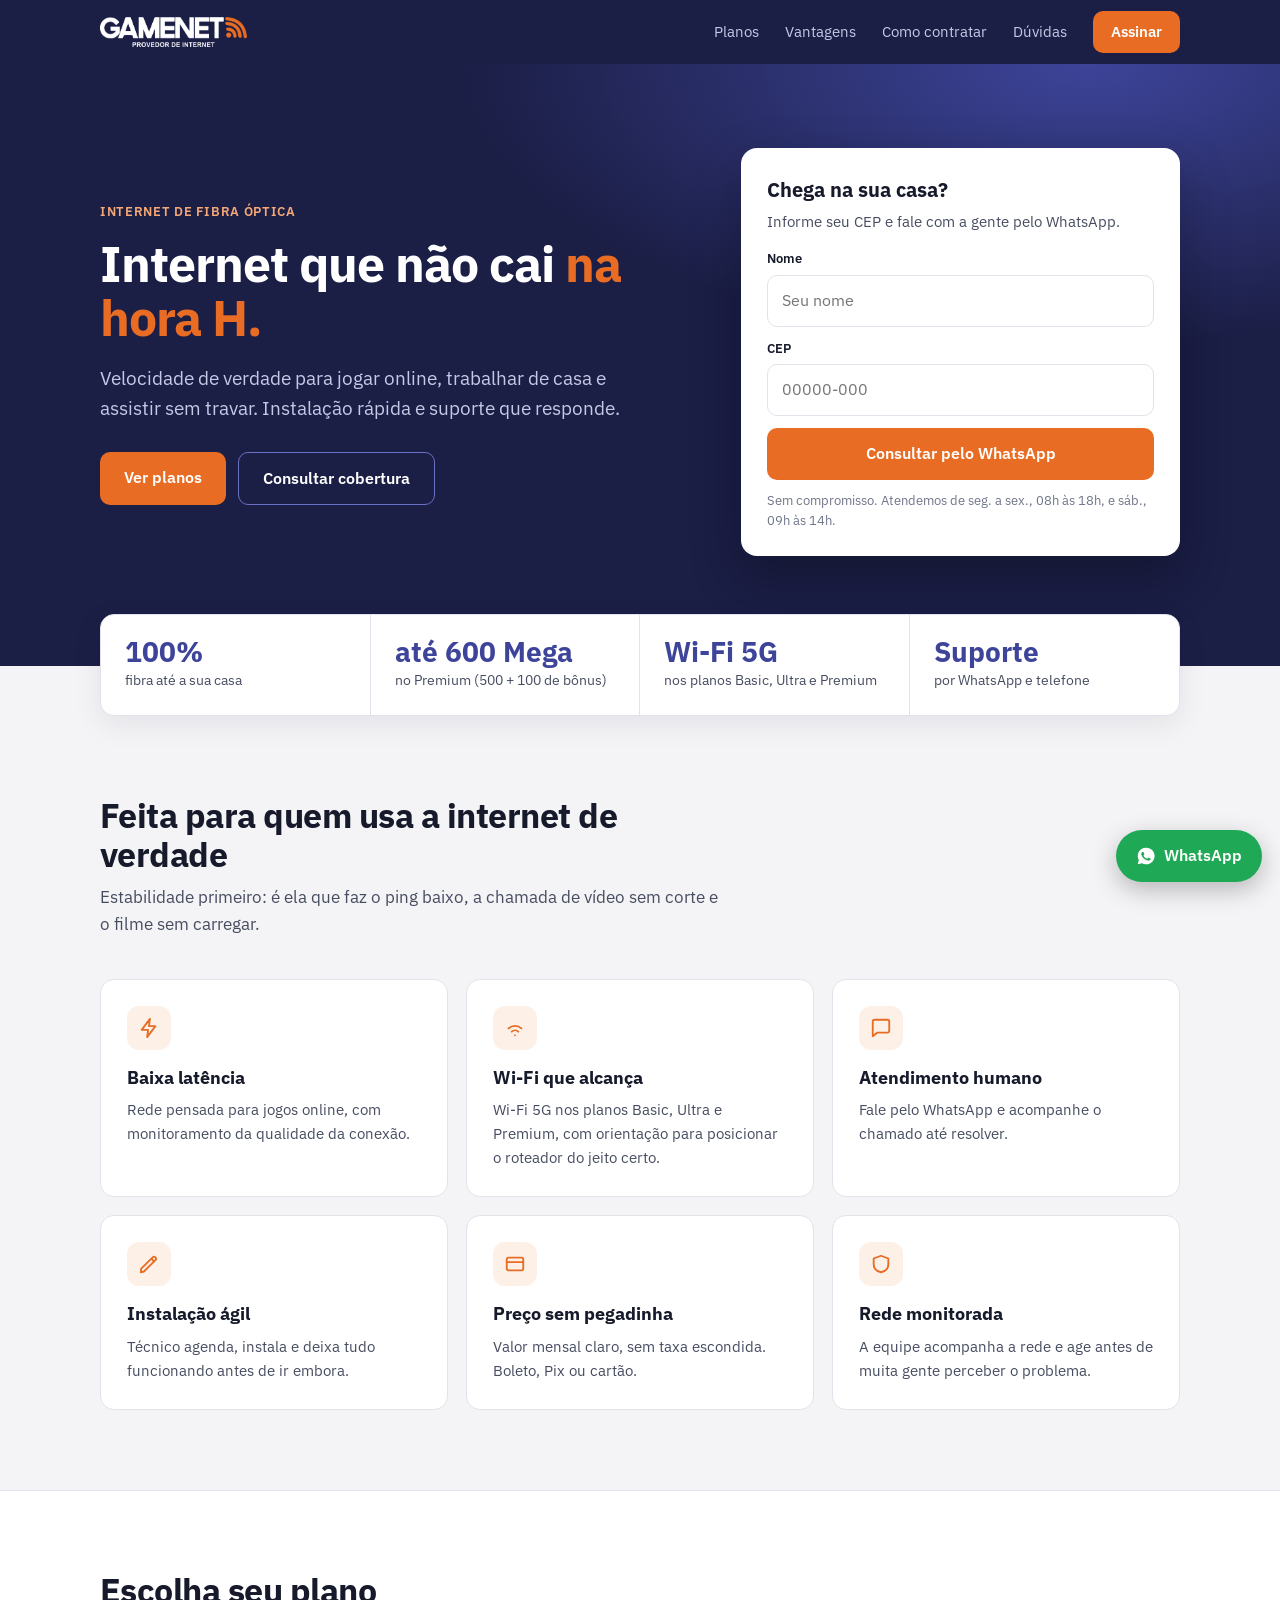
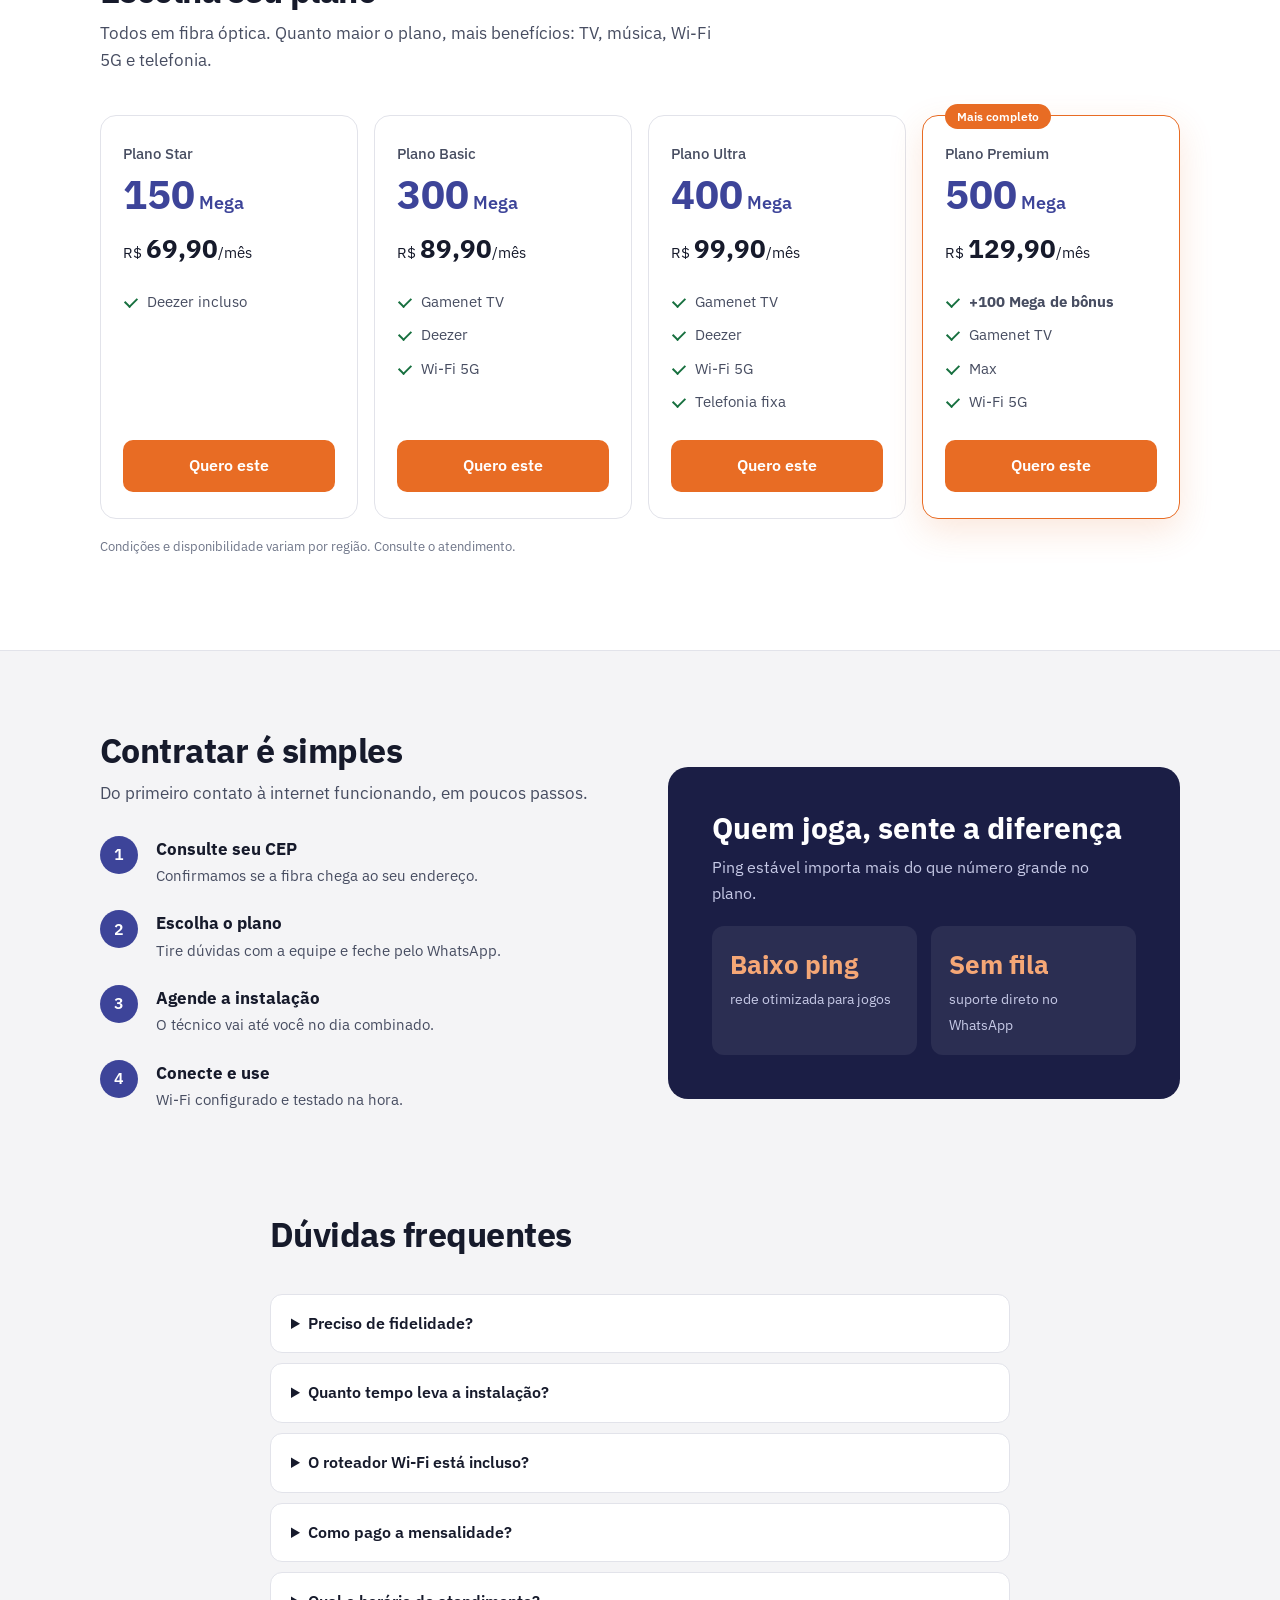
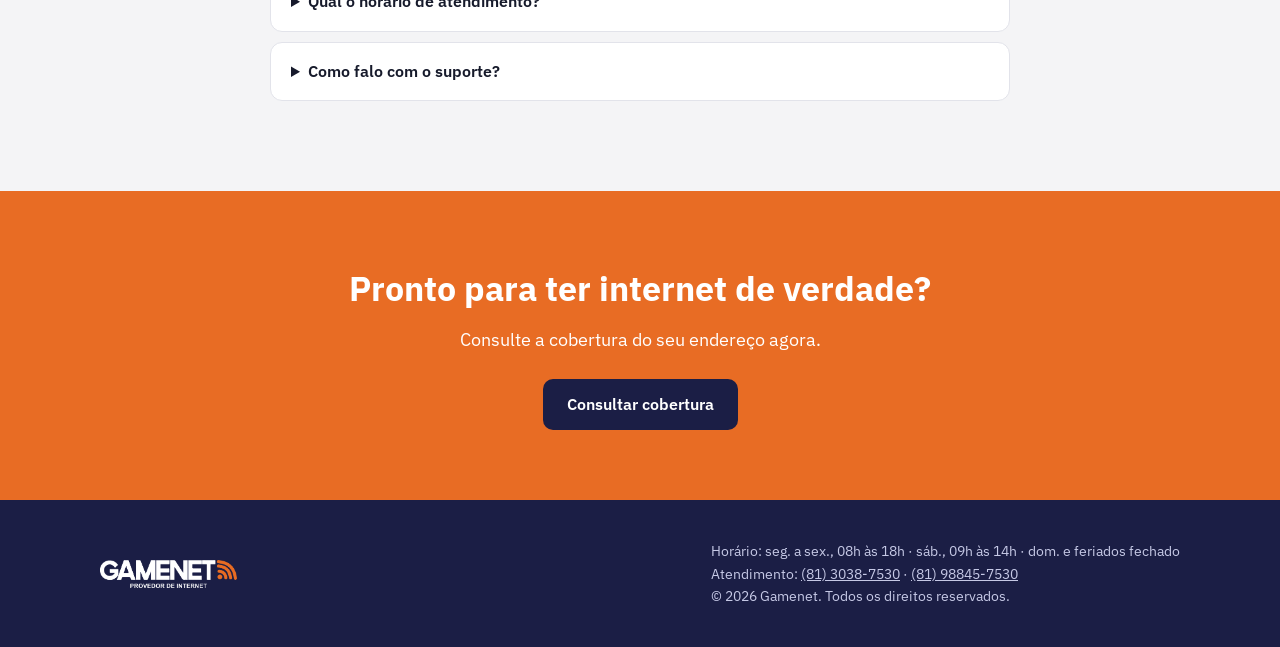
==== commit 11cd80d7: "Landing: horário de funcionamento Co-Authored-By: Claude Sonnet 5.5 <noreply@anthropic.com> Claude-S" ====
--- a/landing/index.html
+++ b/landing/index.html
@@ -148,7 +148,7 @@
       <label for="cep">CEP</label>
       <input id="cep" inputmode="numeric" autocomplete="postal-code" placeholder="00000-000" maxlength="9" required>
       <button class="btn" type="submit">Consultar pelo WhatsApp</button>
-      <small>Sem compromisso. Respondemos em horário comercial.</small>
+      <small>Sem compromisso. Atendemos de seg. a sex., 08h às 18h, e sáb., 09h às 14h.</small>
     </form>
   </div>
 </div>
@@ -215,6 +215,7 @@
     <details><summary>Quanto tempo leva a instalação?</summary><p>O prazo depende da agenda técnica da sua região. O atendimento informa a data ao fechar o plano.</p></details>
     <details><summary>O roteador Wi-Fi está incluso?</summary><p>Wi-Fi 5G acompanha os planos Basic, Ultra e Premium. Confirme o equipamento do plano Star com o atendimento.</p></details>
     <details><summary>Como pago a mensalidade?</summary><p>Boleto, Pix ou cartão. Você recebe o aviso antes do vencimento.</p></details>
+    <details><summary>Qual o horário de atendimento?</summary><p>Segunda a sexta, das 08h às 18h; sábado, das 09h às 14h. Domingos e feriados fechado.</p></details>
     <details><summary>Como falo com o suporte?</summary><p>Pelo WhatsApp ou telefone: (81) 3038-7530 / (81) 98845-7530. Acompanhamos o chamado até a solução.</p></details>
   </div>
 </section>
@@ -230,7 +231,7 @@
 <footer>
   <div class="in">
     <img src="../assets/logo-branco.png" alt="Gamenet">
-    <span>Atendimento: <a href="tel:+558130387530">(81) 3038-7530</a> · <a href="tel:+5581988457530">(81) 98845-7530</a><br>© <span id="ano"></span> Gamenet. Todos os direitos reservados.</span>
+    <span>Horário: seg. a sex., 08h às 18h · sáb., 09h às 14h · dom. e feriados fechado<br>Atendimento: <a href="tel:+558130387530">(81) 3038-7530</a> · <a href="tel:+5581988457530">(81) 98845-7530</a><br>© <span id="ano"></span> Gamenet. Todos os direitos reservados.</span>
   </div>
 </footer>
 
